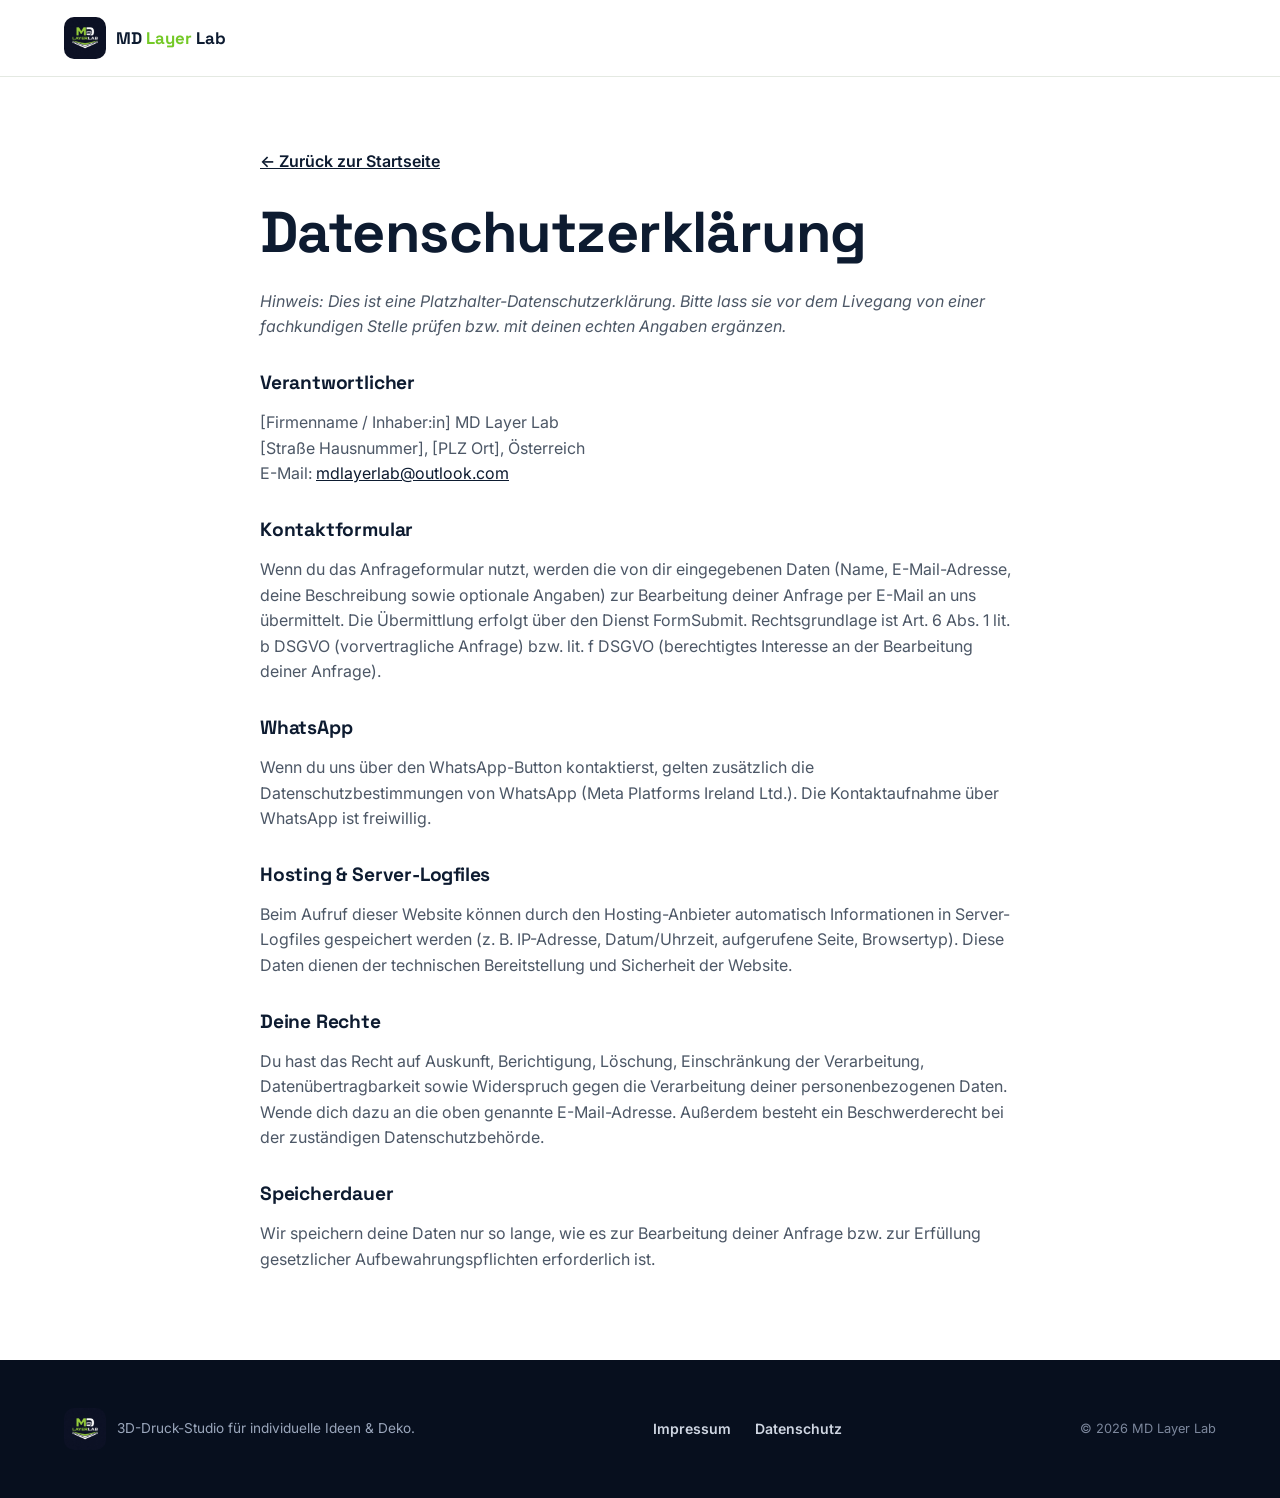
==== datenschutz.html @ c888cd89 "Initial commit: MD Layer Lab website Static one-page site (German/English) with hero video, material" ====
<!DOCTYPE html>
<html lang="de">
<head>
<meta charset="UTF-8">
<meta name="viewport" content="width=device-width, initial-scale=1">
<title>Datenschutz – MD Layer Lab</title>
<meta name="robots" content="noindex">
<link rel="icon" href="assets/img/brand/favicon.png" type="image/png">
<link rel="preconnect" href="https://fonts.googleapis.com">
<link rel="preconnect" href="https://fonts.gstatic.com" crossorigin>
<link href="https://fonts.googleapis.com/css2?family=Space+Grotesk:wght@500;600;700&family=Inter:wght@400;500;600;700&display=swap" rel="stylesheet">
<link rel="stylesheet" href="assets/css/style.css">
</head>
<body>
<header class="site-header">
  <div class="wrap header-inner">
    <a href="index.html" class="brand">
      <img src="assets/img/brand/logo.jpg" alt="MD Layer Lab Logo" class="brand-mark">
      <span class="brand-word">MD <em>Layer</em> Lab</span>
    </a>
  </div>
</header>

<main class="wrap legal">
  <a href="index.html" class="back-link">&larr; Zurück zur Startseite</a>
  <h1>Datenschutzerklärung</h1>
  <p><em>Hinweis: Dies ist eine Platzhalter-Datenschutzerklärung. Bitte lass sie vor dem Livegang von einer fachkundigen Stelle prüfen bzw. mit deinen echten Angaben ergänzen.</em></p>

  <h2>Verantwortlicher</h2>
  <p>
    [Firmenname / Inhaber:in] MD Layer Lab<br>
    [Straße Hausnummer], [PLZ Ort], Österreich<br>
    E-Mail: <a href="mailto:mdlayerlab@outlook.com">mdlayerlab@outlook.com</a>
  </p>

  <h2>Kontaktformular</h2>
  <p>Wenn du das Anfrageformular nutzt, werden die von dir eingegebenen Daten (Name, E-Mail-Adresse, deine Beschreibung sowie optionale Angaben) zur Bearbeitung deiner Anfrage per E-Mail an uns übermittelt. Die Übermittlung erfolgt über den Dienst FormSubmit. Rechtsgrundlage ist Art. 6 Abs. 1 lit. b DSGVO (vorvertragliche Anfrage) bzw. lit. f DSGVO (berechtigtes Interesse an der Bearbeitung deiner Anfrage).</p>

  <h2>WhatsApp</h2>
  <p>Wenn du uns über den WhatsApp-Button kontaktierst, gelten zusätzlich die Datenschutzbestimmungen von WhatsApp (Meta Platforms Ireland Ltd.). Die Kontaktaufnahme über WhatsApp ist freiwillig.</p>

  <h2>Hosting &amp; Server-Logfiles</h2>
  <p>Beim Aufruf dieser Website können durch den Hosting-Anbieter automatisch Informationen in Server-Logfiles gespeichert werden (z. B. IP-Adresse, Datum/Uhrzeit, aufgerufene Seite, Browsertyp). Diese Daten dienen der technischen Bereitstellung und Sicherheit der Website.</p>

  <h2>Deine Rechte</h2>
  <p>Du hast das Recht auf Auskunft, Berichtigung, Löschung, Einschränkung der Verarbeitung, Datenübertragbarkeit sowie Widerspruch gegen die Verarbeitung deiner personenbezogenen Daten. Wende dich dazu an die oben genannte E-Mail-Adresse. Außerdem besteht ein Beschwerderecht bei der zuständigen Datenschutzbehörde.</p>

  <h2>Speicherdauer</h2>
  <p>Wir speichern deine Daten nur so lange, wie es zur Bearbeitung deiner Anfrage bzw. zur Erfüllung gesetzlicher Aufbewahrungspflichten erforderlich ist.</p>
</main>

<footer class="site-footer">
  <div class="wrap footer-inner">
    <div class="footer-brand">
      <img src="assets/img/brand/logo.jpg" alt="MD Layer Lab Logo" class="brand-mark">
      <p>3D-Druck-Studio für individuelle Ideen &amp; Deko.</p>
    </div>
    <nav class="footer-nav">
      <a href="impressum.html">Impressum</a>
      <a href="datenschutz.html">Datenschutz</a>
    </nav>
    <p class="footer-copy">&copy; <span id="year"></span> MD Layer Lab</p>
  </div>
</footer>
<script>document.getElementById('year').textContent = new Date().getFullYear();</script>
</body>
</html>
---- assets/css/style.css ----
/* ============ Tokens ============ */
:root{
  --navy-900:#070f1e;
  --navy-800:#0d1b30;
  --navy-700:#15294a;
  --navy-600:#20396200;
  --green-500:#8fe23a;
  --green-600:#74c927;
  --green-100:#e9fbd3;
  --white:#ffffff;
  --bg:#ffffff;
  --bg-soft:#f5f8f4;
  --ink:#0f1826;
  --ink-soft:#4c5766;
  --border:#e4e9e2;

  --font-head:'Space Grotesk', 'Inter', sans-serif;
  --font-body:'Inter', sans-serif;

  --space-1:.5rem;
  --space-2:1rem;
  --space-3:1.5rem;
  --space-4:2rem;
  --space-5:3rem;
  --space-6:4.5rem;
  --space-7:6.5rem;

  --radius-s:10px;
  --radius-m:18px;
  --radius-l:28px;

  --shadow-card:0 1px 2px rgba(13,27,48,.04), 0 12px 28px -16px rgba(13,27,48,.16);
  --shadow-pop:0 20px 45px -20px rgba(13,27,48,.35);

  --container:1200px;
}

*,*::before,*::after{box-sizing:border-box}
html{scroll-behavior:smooth}
@media (prefers-reduced-motion: reduce){
  html{scroll-behavior:auto}
  *,*::before,*::after{animation-duration:.01ms !important;animation-iteration-count:1 !important;transition-duration:.01ms !important;scroll-behavior:auto !important}
}

body{
  margin:0;
  font-family:var(--font-body);
  color:var(--ink);
  background:var(--bg);
  font-size:16px;
  line-height:1.6;
  -webkit-font-smoothing:antialiased;
}

h1,h2,h3,h4{
  font-family:var(--font-head);
  color:var(--navy-800);
  line-height:1.15;
  margin:0 0 var(--space-2);
  letter-spacing:-.01em;
}
h1{font-size:clamp(2.3rem,4.6vw,3.6rem)}
h2{font-size:clamp(1.7rem,3vw,2.4rem)}
h3{font-size:1.2rem}
p{margin:0 0 var(--space-2)}
a{color:inherit}
img{max-width:100%;display:block}
ul,ol{margin:0;padding:0;list-style:none}
button{font:inherit}

.wrap{max-width:var(--container);margin:0 auto;padding:0 var(--space-3)}

.skip-link{
  position:absolute;left:-999px;top:0;background:var(--navy-800);color:#fff;padding:.75rem 1.25rem;
  border-radius:0 0 var(--radius-s) 0;z-index:999;
}
.skip-link:focus{left:0}

.accent-text{color:var(--green-600)}
.eyebrow{
  font-family:var(--font-head);
  font-weight:600;
  letter-spacing:.08em;
  text-transform:uppercase;
  font-size:.8rem;
  color:var(--green-600);
  margin:0 0 var(--space-1);
}

/* ============ Buttons ============ */
.btn{
  display:inline-flex;align-items:center;justify-content:center;gap:.5rem;
  padding:.9rem 1.5rem;border-radius:999px;font-weight:600;
  text-decoration:none;border:2px solid transparent;cursor:pointer;
  transition:transform .15s ease, box-shadow .15s ease, background-color .15s ease, color .15s ease;
  font-size:.98rem;
}
.btn:active{transform:scale(.97)}
.btn-primary{background:var(--navy-800);color:#fff}
.btn-primary:hover{background:var(--navy-700);box-shadow:var(--shadow-pop)}
.btn-ghost{border-color:var(--navy-800);color:var(--navy-800)}
.btn-ghost:hover{background:var(--navy-800);color:#fff}
.btn-whatsapp{background:var(--green-500);color:var(--navy-900)}
.btn-whatsapp:hover{background:var(--green-600)}
.btn-block{width:100%}
.btn-sm{padding:.55rem 1rem;font-size:.85rem}
.icon{width:1.1em;height:1.1em;flex:none}

/* ============ Header ============ */
.site-header{
  position:sticky;top:0;z-index:60;
  background:rgba(255,255,255,.85);
  backdrop-filter:blur(10px);
  border-bottom:1px solid var(--border);
  transition:background-color .3s ease, border-color .3s ease;
}
.site-header.is-transparent{
  background:transparent;border-bottom-color:transparent;backdrop-filter:none;
}
.site-header.is-transparent .main-nav a,
.site-header.is-transparent .brand-word{color:#fff}
.site-header.is-transparent .main-nav a::after{background:#fff}
.site-header.is-transparent .lang-toggle{background:rgba(255,255,255,.15);border-color:rgba(255,255,255,.4)}
.site-header.is-transparent .lang-opt{color:#fff}
.site-header.is-transparent .lang-opt.is-active{background:rgba(255,255,255,.92);color:var(--navy-900)}
.site-header.is-transparent .nav-toggle span{background:#fff}
@media (max-width:900px){
  .site-header.is-transparent .main-nav.is-open{background:var(--navy-900)}
}
.header-inner{display:flex;align-items:center;gap:var(--space-3);height:76px}
.brand{display:flex;align-items:center;gap:.65rem;text-decoration:none;color:var(--navy-800);margin-right:auto}
.brand-mark{width:42px;height:42px;border-radius:10px;object-fit:cover}
.brand-word{font-family:var(--font-head);font-weight:700;font-size:1.05rem}
.brand-word em{font-style:normal;color:var(--green-600)}

.main-nav{display:flex;gap:var(--space-4);align-items:center}
.main-nav a{
  text-decoration:none;color:var(--ink);font-weight:600;font-size:.94rem;
  position:relative;padding:.3rem 0;
}
.main-nav a::after{
  content:"";position:absolute;left:0;right:0;bottom:-2px;height:2px;background:var(--green-500);
  transform:scaleX(0);transition:transform .2s ease;transform-origin:left;
}
.main-nav a:hover::after{transform:scaleX(1)}

.header-actions{display:flex;align-items:center;gap:.9rem}
.lang-toggle{
  display:flex;align-items:center;background:var(--bg-soft);border:1px solid var(--border);
  border-radius:999px;padding:.25rem;gap:.15rem;
}
.lang-opt{padding:.3rem .6rem;border-radius:999px;font-size:.78rem;font-weight:700;color:var(--ink-soft)}
.lang-opt.is-active{background:var(--navy-800);color:#fff}

.nav-toggle{display:none;flex-direction:column;justify-content:center;gap:5px;width:38px;height:38px;background:none;border:none;cursor:pointer}
.nav-toggle span{display:block;height:2px;background:var(--navy-800);border-radius:2px}

@media (max-width:900px){
  .main-nav{
    position:fixed;inset:76px 0 0 0;background:#fff;flex-direction:column;
    padding:var(--space-4) var(--space-3);gap:var(--space-3);
    transform:translateY(-8px);opacity:0;pointer-events:none;transition:opacity .2s ease, transform .2s ease;
  }
  .main-nav.is-open{opacity:1;transform:translateY(0);pointer-events:auto}
  .main-nav a{font-size:1.1rem}
  .nav-toggle{display:flex}
  .header-wa{display:none}
}

/* ============ Intro layer-build animation ============ */
.intro{
  position:fixed;inset:0;z-index:999;background:var(--navy-900);
  display:flex;align-items:center;justify-content:center;flex-direction:column;
  transition:opacity .5s ease, visibility .5s ease;
  overflow:hidden;
}
.intro.is-done{opacity:0;visibility:hidden;pointer-events:none}
.intro-stack{
  position:relative;width:180px;height:130px;margin-bottom:1.75rem;
}
.intro-layer{
  position:absolute;left:0;right:0;height:12px;border-radius:3px;
  transform:translateY(20px) scaleX(.7);opacity:0;
  animation:layerUp .5s cubic-bezier(.2,.8,.2,1) forwards;
}
@keyframes layerUp{
  to{transform:translateY(0) scaleX(1);opacity:1}
}
.intro-word{
  font-family:var(--font-head);font-weight:700;letter-spacing:.12em;
  color:#fff;font-size:1.1rem;display:flex;gap:.5rem;
  opacity:0;animation:wordIn .6s ease forwards;animation-delay:.75s;
}
.intro-word .accent{color:var(--green-500)}
@keyframes wordIn{to{opacity:1}}
body.no-js .intro{display:none}

/* ============ Hero (full-bleed, scroll-pinned video) ============ */
.hero{position:relative}
.hero-track{position:relative;height:100vh}
.hero-pin{
  position:sticky;top:0;height:100vh;width:100%;overflow:hidden;
  display:flex;align-items:center;
}
.hero-video{
  position:absolute;inset:0;width:100%;height:100%;object-fit:cover;background:var(--navy-900);
}
.hero-scrim{
  position:absolute;inset:0;
  background:linear-gradient(180deg, rgba(7,15,30,.68) 0%, rgba(7,15,30,.22) 45%, rgba(7,15,30,.72) 100%);
}
.hero-content{position:relative;z-index:1;color:#fff}
.hero h1{max-width:14ch;color:#fff}
.hero .eyebrow{color:var(--green-500)}
.hero .lede{max-width:46ch;color:rgba(255,255,255,.88);font-size:1.08rem}
.hero-cta{display:flex;gap:var(--space-2);flex-wrap:wrap;margin:var(--space-3) 0 var(--space-4)}
.btn-ghost-light{border-color:#fff;color:#fff}
.btn-ghost-light:hover{background:#fff;color:var(--navy-900)}
.hero-trust{display:flex;flex-wrap:wrap;gap:.6rem 1.6rem}
.hero-trust li{font-size:.86rem;font-weight:600;display:flex;align-items:center;gap:.4rem}
.hero-trust li::before{content:"";width:7px;height:7px;border-radius:50%;background:var(--green-500);flex:none}
.hero-trust-light li{color:rgba(255,255,255,.88)}

.hero-scroll-cue{
  position:absolute;left:50%;bottom:2.2rem;transform:translateX(-50%);z-index:1;
  display:flex;flex-direction:column;align-items:center;gap:.3rem;
  color:#fff;font-size:.75rem;font-weight:700;letter-spacing:.1em;text-transform:uppercase;
  opacity:.85;animation:scrollCueBounce 2s ease-in-out infinite;
}
.hero-scroll-cue .icon{width:1.3em;height:1.3em}
@keyframes scrollCueBounce{0%,100%{transform:translate(-50%,0)}50%{transform:translate(-50%,8px)}}

/* Pin the hero video while scrolling through an extended track on desktop */
@media (min-width:1001px){
  .hero-track{height:260vh}
}

/* ============ Sections ============ */
.section{padding:var(--space-7) 0}
.section-soft{background:var(--bg-soft)}
.section-head{max-width:640px;margin:0 auto var(--space-5);text-align:center}
.section-head.left{margin-left:0;text-align:left}
.section-lede{color:var(--ink-soft)}

/* ============ Cards ============ */
.cards{display:grid;gap:var(--space-3)}
.cards-3{grid-template-columns:repeat(3,1fr)}
.cards-4{grid-template-columns:repeat(4,1fr)}
@media (max-width:900px){.cards-3{grid-template-columns:1fr}}
@media (max-width:1000px){.cards-4{grid-template-columns:repeat(2,1fr)}}
@media (max-width:560px){.cards-4{grid-template-columns:1fr}}
.card{
  background:#fff;border:1px solid var(--border);border-radius:var(--radius-m);
  padding:var(--space-4);box-shadow:var(--shadow-card);
  transition:transform .2s ease, box-shadow .2s ease;
}
.card:hover{transform:translateY(-4px);box-shadow:var(--shadow-pop)}
.card-icon{
  width:52px;height:52px;border-radius:14px;background:var(--navy-800);
  color:var(--green-500);display:flex;align-items:center;justify-content:center;margin-bottom:var(--space-2);
}
.card-icon .icon{width:26px;height:26px}
.card p{color:var(--ink-soft);margin-bottom:0}

/* ============ Tabs ============ */
.tab-list{display:flex;gap:.5rem;flex-wrap:wrap;justify-content:center;margin-bottom:var(--space-4)}
.tab-btn{
  background:#fff;border:1px solid var(--border);padding:.7rem 1.3rem;border-radius:999px;
  font-weight:700;color:var(--ink-soft);cursor:pointer;transition:all .15s ease;
}
.tab-btn:hover{border-color:var(--navy-800)}
.tab-btn.is-active{background:var(--navy-800);border-color:var(--navy-800);color:#fff}
.tab-btn.tab-btn-all{background:var(--green-500);border-color:var(--green-500);color:var(--navy-900)}
.tab-btn.tab-btn-all.is-active{background:var(--navy-800);border-color:var(--navy-800);color:#fff}

.tab-panel{
  background:#fff;border:1px solid var(--border);border-radius:var(--radius-m);
  padding:var(--space-4);box-shadow:var(--shadow-card);
}
.tab-panel-head{display:flex;flex-wrap:wrap;align-items:baseline;gap:.6rem 1rem;margin-bottom:.4rem}
.tab-panel-head h3{margin:0}
.tab-panel-tagline{color:var(--green-600);font-weight:700;font-size:.85rem}
.tab-panel-price{
  margin-left:auto;background:var(--bg-soft);border:1px solid var(--border);
  padding:.3rem .7rem;border-radius:999px;font-size:.78rem;font-weight:700;color:var(--ink-soft);
}
.tab-panel-desc{color:var(--ink-soft);margin-bottom:var(--space-3)}

.material-group{margin-bottom:var(--space-4)}
.material-group:last-child{margin-bottom:0}
.material-group-title{
  font-family:var(--font-head);font-weight:700;font-size:1rem;color:var(--navy-800);
  margin-bottom:.6rem;
}

.swatch-grid{
  display:grid;grid-template-columns:repeat(auto-fill,minmax(100px,1fr));gap:1.35rem;
}
.swatch{
  background:none;border:none;padding:0;cursor:pointer;display:flex;flex-direction:column;align-items:center;gap:.55rem;
  font:inherit;color:inherit;
}
.swatch-dot{
  width:100%;aspect-ratio:1/1;border-radius:34px 20px 32px 22px;border:1.5px solid rgba(15,24,38,.1);
  background-size:cover;background-position:center;position:relative;overflow:hidden;
  box-shadow:var(--shadow-card);transition:transform .18s ease, box-shadow .18s ease, border-radius .18s ease;
}
.swatch-dot::after{
  content:"";position:absolute;inset:0;pointer-events:none;
  background:radial-gradient(120% 90% at 22% 16%, rgba(255,255,255,.65), rgba(255,255,255,0) 55%);
  mix-blend-mode:soft-light;
}
.swatch:nth-child(3n+2) .swatch-dot{border-radius:22px 34px 20px 32px}
.swatch:nth-child(3n) .swatch-dot{border-radius:20px 32px 22px 34px}
.swatch:hover .swatch-dot,.swatch:focus-visible .swatch-dot{
  transform:translateY(-4px) scale(1.05);box-shadow:var(--shadow-pop);border-radius:50% 42% 48% 50%/48% 46% 54% 52%;
}
.swatch:focus-visible{outline:2px solid var(--green-600);outline-offset:4px;border-radius:34px}
.swatch-dot.is-clear{
  background-color:#fafcf9;
  background-image:repeating-linear-gradient(45deg, rgba(15,24,38,.06) 0 2px, transparent 2px 10px);
  border-style:dashed;
}
.swatch-label{font-size:.78rem;font-weight:700;color:var(--ink-soft);text-align:center;line-height:1.3}

/* ============ Color info dialog ============ */
.color-dialog{
  border:none;border-radius:var(--radius-l);padding:0;max-width:420px;width:calc(100% - 2rem);
  box-shadow:var(--shadow-pop);overflow:hidden;
}
.color-dialog::backdrop{background:rgba(7,15,30,.55);backdrop-filter:blur(2px)}
.color-dialog-swatch{
  height:150px;background-size:cover;background-position:center;background-color:var(--bg-soft);
}
.color-dialog-swatch.is-clear{
  background-color:#fafcf9;
  background-image:repeating-linear-gradient(45deg, rgba(15,24,38,.07) 0 3px, transparent 3px 14px);
}
.color-dialog-body{padding:var(--space-3) var(--space-4) var(--space-4)}
.color-dialog-material{
  color:var(--green-600);font-weight:700;font-size:.78rem;text-transform:uppercase;letter-spacing:.06em;
  margin:0 0 .3rem;
}
.color-dialog-body h3{margin-bottom:.4rem}
.color-dialog-body p:last-child{color:var(--ink-soft);margin-bottom:0}
.color-dialog-close{
  position:absolute;top:.7rem;right:.7rem;width:34px;height:34px;border-radius:50%;
  background:rgba(255,255,255,.85);border:none;display:flex;align-items:center;justify-content:center;
  cursor:pointer;color:var(--navy-800);
}
.color-dialog-close:hover{background:#fff}

/* ============ Gallery ============ */
.gallery-grid{
  display:grid;grid-template-columns:repeat(3,1fr);grid-auto-rows:220px;gap:var(--space-2);
}
.gallery-grid-3{grid-template-columns:repeat(2,1fr);grid-auto-rows:auto}
.gallery-grid-3 .gallery-banner{height:340px}
.gallery-grid-3 .gallery-item:not(.gallery-banner){height:280px}
.gallery-item{margin:0;position:relative;border-radius:var(--radius-m);overflow:hidden;box-shadow:var(--shadow-card)}
.gallery-item.span-2{grid-column:span 2}
.gallery-item-featured{outline:3px solid var(--green-500);outline-offset:-3px}
.gallery-item picture,.gallery-item img{width:100%;height:100%;object-fit:cover}
.gallery-item figcaption{
  position:absolute;left:0;right:0;bottom:0;padding:.9rem 1.1rem;
  background:linear-gradient(0deg,rgba(7,15,30,.78),transparent);
  color:#fff;font-weight:600;font-size:.9rem;
}
@media (max-width:760px){
  .gallery-grid{grid-template-columns:repeat(2,1fr);grid-auto-rows:180px}
  .gallery-item.span-2{grid-column:span 2}
  .gallery-grid-3{grid-auto-rows:auto}
  .gallery-grid-3 .gallery-banner{height:220px}
  .gallery-grid-3 .gallery-item:not(.gallery-banner){height:200px}
}

/* ============ Steps ============ */
.steps{display:grid;grid-template-columns:repeat(4,1fr);gap:var(--space-3)}
@media (max-width:900px){.steps{grid-template-columns:1fr 1fr}}
@media (max-width:560px){.steps{grid-template-columns:1fr}}
.step{
  background:#fff;border:1px solid var(--border);border-radius:var(--radius-m);
  padding:var(--space-3);
}
.step-num{
  display:inline-block;font-family:var(--font-head);font-weight:700;color:var(--green-600);
  font-size:1.6rem;margin-bottom:.4rem;
}
.step p{color:var(--ink-soft);font-size:.92rem;margin-bottom:0}

/* ============ Contact ============ */
.kontakt-wrap{display:grid;grid-template-columns:.9fr 1.1fr;gap:var(--space-5)}
@media (max-width:900px){.kontakt-wrap{grid-template-columns:1fr}}
.contact-list{display:flex;flex-direction:column;gap:.9rem;margin:var(--space-3) 0 var(--space-4)}
.contact-list li{display:flex;align-items:center;gap:.7rem;font-weight:600}
.contact-list a{text-decoration:none}
.contact-list a:hover{color:var(--green-600)}
.contact-list .icon{color:var(--green-600)}

.kontakt-form{
  background:#fff;border:1px solid var(--border);border-radius:var(--radius-l);
  padding:var(--space-4);box-shadow:var(--shadow-card);display:flex;flex-direction:column;gap:var(--space-2);
}
.form-row{display:flex;flex-direction:column;gap:.4rem}
.form-row label{font-weight:700;font-size:.9rem}
.form-row input,.form-row textarea{
  border:1.5px solid var(--border);border-radius:var(--radius-s);padding:.8rem .9rem;
  font:inherit;color:var(--ink);background:var(--bg-soft);resize:vertical;
  transition:border-color .15s ease, background .15s ease;
}
.form-row input:focus,.form-row textarea:focus{
  outline:none;border-color:var(--green-500);background:#fff;
}
.form-note{font-size:.82rem;color:var(--ink-soft);text-align:center;margin:0}
.hp-field{position:absolute;left:-9999px;width:1px;height:1px;opacity:0}

/* ============ Footer ============ */
.site-footer{background:var(--navy-900);color:#cfd6e2;padding:var(--space-5) 0}
.footer-inner{display:flex;flex-wrap:wrap;align-items:center;gap:var(--space-3);justify-content:space-between}
.footer-brand{display:flex;align-items:center;gap:.7rem}
.footer-brand p{margin:0;font-size:.85rem;color:#9aa6bb}
.footer-nav{display:flex;gap:var(--space-3)}
.footer-nav a{text-decoration:none;font-weight:600;font-size:.88rem;color:#cfd6e2}
.footer-nav a:hover{color:var(--green-500)}
.footer-copy{margin:0;font-size:.8rem;color:#7c879c;width:100%;text-align:center}
@media (min-width:700px){.footer-copy{width:auto;text-align:right}}

/* ============ Legal pages ============ */
.legal{padding:var(--space-6) 0;max-width:760px;margin:0 auto}
.legal h1{margin-bottom:var(--space-3)}
.legal h2{font-size:1.2rem;margin-top:var(--space-4)}
.legal p,.legal li{color:var(--ink-soft)}
.legal a{color:var(--navy-800);text-decoration:underline}
.back-link{display:inline-block;margin-bottom:var(--space-3);font-weight:600;text-decoration:none;color:var(--navy-800)}
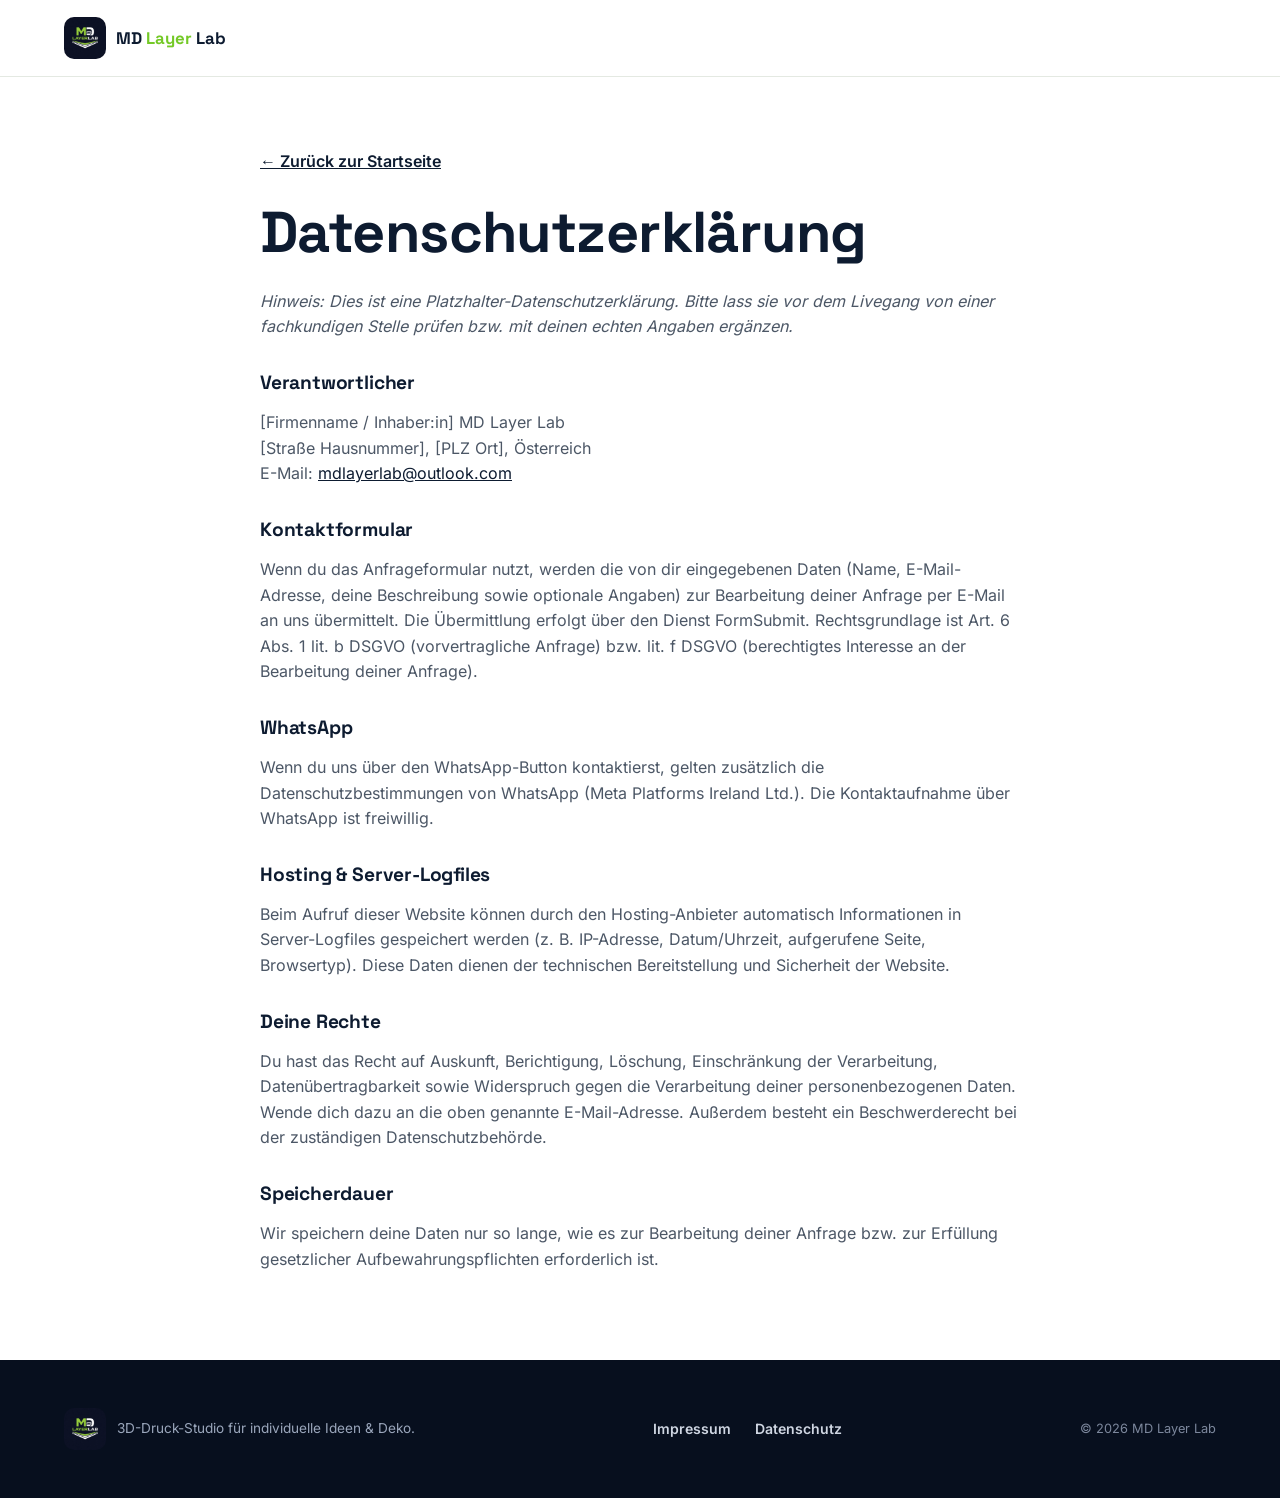
==== commit 044ccdc5: "Self-host Google Fonts to avoid third-party requests Loading fonts live from Google's CDN sends visi" ====
--- a/datenschutz.html
+++ b/datenschutz.html
@@ -6,9 +6,7 @@
 <title>Datenschutz – MD Layer Lab</title>
 <meta name="robots" content="noindex">
 <link rel="icon" href="assets/img/brand/favicon.png" type="image/png">
-<link rel="preconnect" href="https://fonts.googleapis.com">
-<link rel="preconnect" href="https://fonts.gstatic.com" crossorigin>
-<link href="https://fonts.googleapis.com/css2?family=Space+Grotesk:wght@500;600;700&family=Inter:wght@400;500;600;700&display=swap" rel="stylesheet">
+<link rel="stylesheet" href="assets/fonts/fonts.css">
 <link rel="stylesheet" href="assets/css/style.css">
 </head>
 <body>
--- a/assets/fonts/fonts.css
+++ b/assets/fonts/fonts.css
@@ -0,0 +1,62 @@
+@font-face{
+  font-family:'Inter';
+  font-style:normal;
+  font-weight:400;
+  font-display:swap;
+  src:url('../fonts/Inter-400.woff2') format('woff2');
+  unicode-range:U+0000-00FF, U+0131, U+0152-0153, U+02BB-02BC, U+02C6, U+02DA, U+02DC, U+0304, U+0308, U+0329, U+2000-206F, U+20AC, U+2122, U+2191, U+2193, U+2212, U+2215, U+FEFF, U+FFFD;
+}
+
+@font-face{
+  font-family:'Inter';
+  font-style:normal;
+  font-weight:500;
+  font-display:swap;
+  src:url('../fonts/Inter-500.woff2') format('woff2');
+  unicode-range:U+0000-00FF, U+0131, U+0152-0153, U+02BB-02BC, U+02C6, U+02DA, U+02DC, U+0304, U+0308, U+0329, U+2000-206F, U+20AC, U+2122, U+2191, U+2193, U+2212, U+2215, U+FEFF, U+FFFD;
+}
+
+@font-face{
+  font-family:'Inter';
+  font-style:normal;
+  font-weight:600;
+  font-display:swap;
+  src:url('../fonts/Inter-600.woff2') format('woff2');
+  unicode-range:U+0000-00FF, U+0131, U+0152-0153, U+02BB-02BC, U+02C6, U+02DA, U+02DC, U+0304, U+0308, U+0329, U+2000-206F, U+20AC, U+2122, U+2191, U+2193, U+2212, U+2215, U+FEFF, U+FFFD;
+}
+
+@font-face{
+  font-family:'Inter';
+  font-style:normal;
+  font-weight:700;
+  font-display:swap;
+  src:url('../fonts/Inter-700.woff2') format('woff2');
+  unicode-range:U+0000-00FF, U+0131, U+0152-0153, U+02BB-02BC, U+02C6, U+02DA, U+02DC, U+0304, U+0308, U+0329, U+2000-206F, U+20AC, U+2122, U+2191, U+2193, U+2212, U+2215, U+FEFF, U+FFFD;
+}
+
+@font-face{
+  font-family:'Space Grotesk';
+  font-style:normal;
+  font-weight:500;
+  font-display:swap;
+  src:url('../fonts/Space-Grotesk-500.woff2') format('woff2');
+  unicode-range:U+0000-00FF, U+0131, U+0152-0153, U+02BB-02BC, U+02C6, U+02DA, U+02DC, U+0304, U+0308, U+0329, U+2000-206F, U+20AC, U+2122, U+2191, U+2193, U+2212, U+2215, U+FEFF, U+FFFD;
+}
+
+@font-face{
+  font-family:'Space Grotesk';
+  font-style:normal;
+  font-weight:600;
+  font-display:swap;
+  src:url('../fonts/Space-Grotesk-600.woff2') format('woff2');
+  unicode-range:U+0000-00FF, U+0131, U+0152-0153, U+02BB-02BC, U+02C6, U+02DA, U+02DC, U+0304, U+0308, U+0329, U+2000-206F, U+20AC, U+2122, U+2191, U+2193, U+2212, U+2215, U+FEFF, U+FFFD;
+}
+
+@font-face{
+  font-family:'Space Grotesk';
+  font-style:normal;
+  font-weight:700;
+  font-display:swap;
+  src:url('../fonts/Space-Grotesk-700.woff2') format('woff2');
+  unicode-range:U+0000-00FF, U+0131, U+0152-0153, U+02BB-02BC, U+02C6, U+02DA, U+02DC, U+0304, U+0308, U+0329, U+2000-206F, U+20AC, U+2122, U+2191, U+2193, U+2212, U+2215, U+FEFF, U+FFFD;
+}
--- a/assets/css/style.css
+++ b/assets/css/style.css
@@ -124,9 +124,19 @@
 .site-header.is-transparent .lang-opt{color:#fff}
 .site-header.is-transparent .lang-opt.is-active{background:rgba(255,255,255,.92);color:var(--navy-900)}
 .site-header.is-transparent .nav-toggle span{background:#fff}
-@media (max-width:900px){
-  .site-header.is-transparent .main-nav.is-open{background:var(--navy-900)}
-}
+/* When the mobile menu is open, force the header solid so it stays readable
+   over the video/hero and the page never shows through the bar. */
+.site-header.nav-open{
+  background:rgba(255,255,255,.98);backdrop-filter:blur(10px);
+  border-bottom-color:var(--border);
+}
+.site-header.nav-open .brand-word{color:var(--navy-800)}
+.site-header.nav-open .brand-word em{color:var(--green-600)}
+.site-header.nav-open .nav-toggle span{background:var(--navy-800)}
+.site-header.nav-open .lang-opt{color:var(--ink-soft)}
+.site-header.nav-open .lang-opt.is-active{background:var(--navy-800);color:#fff}
+.site-header.nav-open .main-nav a{color:var(--ink)}
+.site-header.nav-open .main-nav a::after{background:var(--green-500)}
 .header-inner{display:flex;align-items:center;gap:var(--space-3);height:76px}
 .brand{display:flex;align-items:center;gap:.65rem;text-decoration:none;color:var(--navy-800);margin-right:auto}
 .brand-mark{width:42px;height:42px;border-radius:10px;object-fit:cover}
@@ -156,13 +166,17 @@
 .nav-toggle span{display:block;height:2px;background:var(--navy-800);border-radius:2px}
 
 @media (max-width:900px){
+  /* The header's backdrop-filter makes it the containing block for this
+     fixed menu, so we set an explicit height instead of relying on bottom:0
+     (which would collapse against the 76px-tall header). */
   .main-nav{
-    position:fixed;inset:76px 0 0 0;background:#fff;flex-direction:column;
-    padding:var(--space-4) var(--space-3);gap:var(--space-3);
+    position:fixed;top:76px;left:0;right:0;bottom:auto;height:calc(100dvh - 76px);
+    background:#fff;flex-direction:column;justify-content:center;
+    padding:var(--space-4) var(--space-3) var(--space-6);gap:var(--space-4);
     transform:translateY(-8px);opacity:0;pointer-events:none;transition:opacity .2s ease, transform .2s ease;
   }
   .main-nav.is-open{opacity:1;transform:translateY(0);pointer-events:auto}
-  .main-nav a{font-size:1.1rem}
+  .main-nav a{font-size:1.3rem;color:var(--ink)}
   .nav-toggle{display:flex}
   .header-wa{display:none}
 }
@@ -222,11 +236,14 @@
 .hero-trust-light li{color:rgba(255,255,255,.88)}
 
 .hero-scroll-cue{
-  position:absolute;left:50%;bottom:2.2rem;transform:translateX(-50%);z-index:1;
+  position:absolute;left:50%;bottom:2.2rem;transform:translateX(-50%);z-index:2;
   display:flex;flex-direction:column;align-items:center;gap:.3rem;
   color:#fff;font-size:.75rem;font-weight:700;letter-spacing:.1em;text-transform:uppercase;
+  text-decoration:none;cursor:pointer;
   opacity:.85;animation:scrollCueBounce 2s ease-in-out infinite;
 }
+.hero-scroll-cue:hover{opacity:1}
+.hero-scroll-cue:focus-visible{outline:2px solid #fff;outline-offset:6px;border-radius:8px}
 .hero-scroll-cue .icon{width:1.3em;height:1.3em}
 @keyframes scrollCueBounce{0%,100%{transform:translate(-50%,0)}50%{transform:translate(-50%,8px)}}
 
@@ -286,6 +303,15 @@
 }
 .tab-panel-desc{color:var(--ink-soft);margin-bottom:var(--space-3)}
 
+.materials-note{
+  display:flex;align-items:flex-start;gap:.6rem;
+  margin-top:var(--space-4);padding:.9rem 1.1rem;
+  background:#fff;border:1px solid var(--border);border-radius:var(--radius-m);
+  color:var(--ink-soft);font-size:.9rem;line-height:1.5;
+}
+.materials-note svg{width:1.25rem;height:1.25rem;color:var(--green-600);flex:none;margin-top:.05rem}
+.materials-note strong{color:var(--navy-800);font-weight:700}
+
 .material-group{margin-bottom:var(--space-4)}
 .material-group:last-child{margin-bottom:0}
 .material-group-title{
@@ -330,9 +356,12 @@
 }
 .color-dialog::backdrop{background:rgba(7,15,30,.55);backdrop-filter:blur(2px)}
 .color-dialog-swatch{
-  height:150px;background-size:cover;background-position:center;background-color:var(--bg-soft);
+  aspect-ratio:1/1;max-height:56vh;
+  background-size:contain;background-repeat:no-repeat;background-position:center;
+  background-color:#efeee9;
 }
 .color-dialog-swatch.is-clear{
+  aspect-ratio:auto;height:150px;
   background-color:#fafcf9;
   background-image:repeating-linear-gradient(45deg, rgba(15,24,38,.07) 0 3px, transparent 3px 14px);
 }
@@ -350,28 +379,67 @@
 }
 .color-dialog-close:hover{background:#fff}
 
-/* ============ Gallery ============ */
-.gallery-grid{
-  display:grid;grid-template-columns:repeat(3,1fr);grid-auto-rows:220px;gap:var(--space-2);
-}
-.gallery-grid-3{grid-template-columns:repeat(2,1fr);grid-auto-rows:auto}
-.gallery-grid-3 .gallery-banner{height:340px}
-.gallery-grid-3 .gallery-item:not(.gallery-banner){height:280px}
-.gallery-item{margin:0;position:relative;border-radius:var(--radius-m);overflow:hidden;box-shadow:var(--shadow-card)}
-.gallery-item.span-2{grid-column:span 2}
-.gallery-item-featured{outline:3px solid var(--green-500);outline-offset:-3px}
-.gallery-item picture,.gallery-item img{width:100%;height:100%;object-fit:cover}
-.gallery-item figcaption{
-  position:absolute;left:0;right:0;bottom:0;padding:.9rem 1.1rem;
-  background:linear-gradient(0deg,rgba(7,15,30,.78),transparent);
-  color:#fff;font-weight:600;font-size:.9rem;
-}
-@media (max-width:760px){
-  .gallery-grid{grid-template-columns:repeat(2,1fr);grid-auto-rows:180px}
-  .gallery-item.span-2{grid-column:span 2}
-  .gallery-grid-3{grid-auto-rows:auto}
-  .gallery-grid-3 .gallery-banner{height:220px}
-  .gallery-grid-3 .gallery-item:not(.gallery-banner){height:200px}
+/* ============ Gallery / Showcase ============ */
+/* Masonry via CSS columns: every photo keeps its own natural aspect ratio
+   (nothing cropped, no leftover empty space), which is what keeps a mixed
+   set of portrait/landscape product shots looking uniform and clean. */
+.showcase-grid{
+  column-count:3;column-gap:var(--space-3);
+}
+.showcase-card{
+  display:inline-block;width:100%;break-inside:avoid;margin:0 0 var(--space-3);
+  background:#fff;border:1px solid var(--border);border-radius:var(--radius-m);
+  overflow:hidden;box-shadow:var(--shadow-card);
+  transition:transform .2s ease, box-shadow .2s ease;
+}
+.showcase-card:hover{transform:translateY(-4px);box-shadow:var(--shadow-pop)}
+.showcase-card-wide{column-span:all}
+.showcase-card picture,
+.showcase-card img{display:block;width:100%;height:auto}
+.showcase-card figcaption{
+  padding:.9rem 1.1rem 1.05rem;font-weight:600;font-size:.92rem;color:var(--navy-800);
+  border-top:1px solid var(--border);
+  display:flex;align-items:center;justify-content:space-between;gap:.4rem .6rem;flex-wrap:wrap;
+}
+.showcase-material{
+  flex-basis:100%;font-weight:600;font-size:.76rem;color:var(--green-600);
+  display:inline-flex;align-items:center;gap:.4rem;
+}
+.showcase-material::before{
+  content:"";width:6px;height:6px;border-radius:50%;background:var(--green-500);flex:none;
+}
+
+/* Before/after drag-slider for the helmet mount */
+.showcase-compare .compare-frame{
+  position:relative;aspect-ratio:3/4;overflow:hidden;background:var(--bg-soft);
+  touch-action:none;cursor:ew-resize;
+}
+.showcase-compare .compare-img-base,.showcase-compare .compare-img-top{
+  position:absolute;inset:0;width:100%;height:100%;object-fit:cover;user-select:none;-webkit-user-drag:none;
+}
+.showcase-compare .compare-img-top{clip-path:inset(0 50% 0 0)}
+.compare-handle{
+  position:absolute;top:0;bottom:0;left:50%;width:0;
+  display:flex;align-items:center;justify-content:center;
+  transform:translateX(-50%);
+}
+.compare-handle::before{
+  content:"";position:absolute;top:0;bottom:0;left:50%;width:3px;
+  background:#fff;transform:translateX(-50%);box-shadow:0 0 0 1px rgba(15,24,38,.15);
+}
+.compare-handle-grip{
+  position:relative;width:42px;height:42px;border-radius:50%;background:#fff;
+  display:flex;align-items:center;justify-content:center;color:var(--navy-800);
+  box-shadow:var(--shadow-pop);pointer-events:none;
+}
+.compare-handle:focus-visible .compare-handle-grip{outline:2px solid var(--green-600);outline-offset:2px}
+.compare-hint{font-weight:500;font-size:.78rem;color:var(--ink-soft)}
+
+@media (max-width:900px){
+  .showcase-grid{column-count:2}
+}
+@media (max-width:560px){
+  .showcase-grid{column-count:1}
 }
 
 /* ============ Steps ============ */
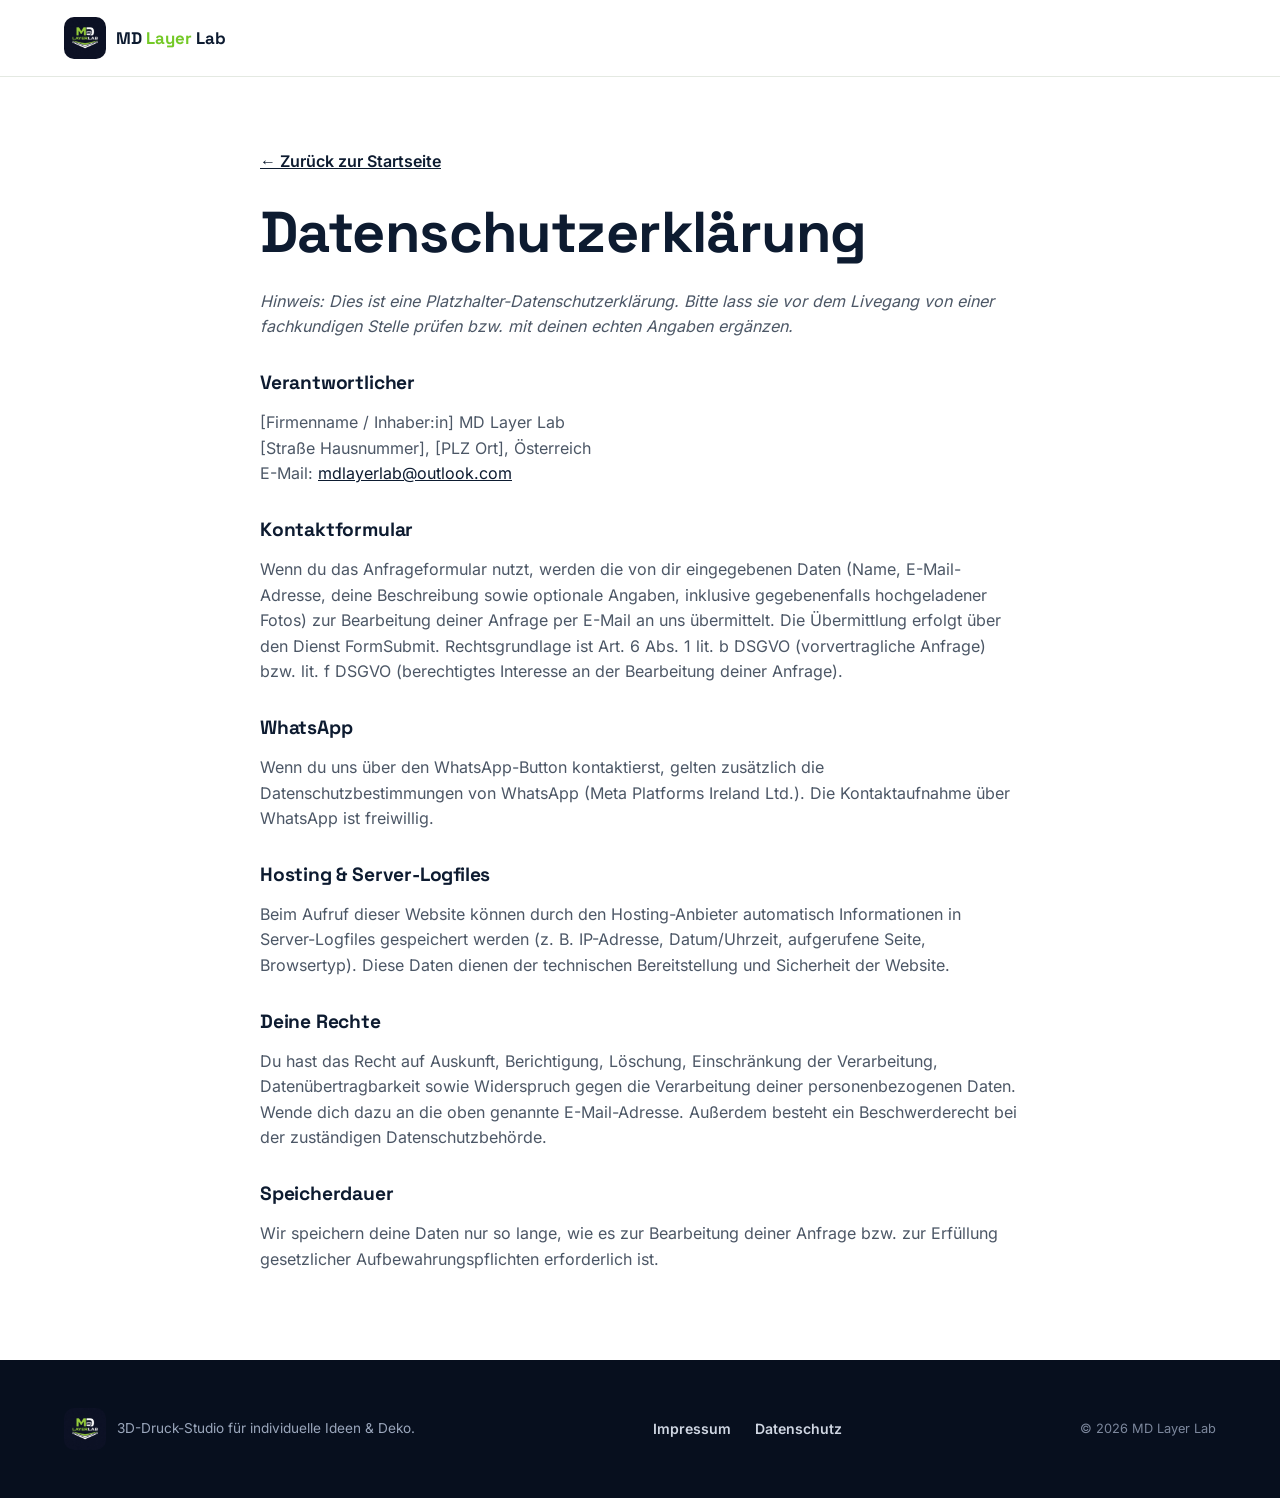
==== commit 93e3488d: "Add photo upload field to the contact form Uses FormSubmit's native multipart file-attachment suppor" ====
--- a/datenschutz.html
+++ b/datenschutz.html
@@ -32,7 +32,7 @@
   </p>
 
   <h2>Kontaktformular</h2>
-  <p>Wenn du das Anfrageformular nutzt, werden die von dir eingegebenen Daten (Name, E-Mail-Adresse, deine Beschreibung sowie optionale Angaben) zur Bearbeitung deiner Anfrage per E-Mail an uns übermittelt. Die Übermittlung erfolgt über den Dienst FormSubmit. Rechtsgrundlage ist Art. 6 Abs. 1 lit. b DSGVO (vorvertragliche Anfrage) bzw. lit. f DSGVO (berechtigtes Interesse an der Bearbeitung deiner Anfrage).</p>
+  <p>Wenn du das Anfrageformular nutzt, werden die von dir eingegebenen Daten (Name, E-Mail-Adresse, deine Beschreibung sowie optionale Angaben, inklusive gegebenenfalls hochgeladener Fotos) zur Bearbeitung deiner Anfrage per E-Mail an uns übermittelt. Die Übermittlung erfolgt über den Dienst FormSubmit. Rechtsgrundlage ist Art. 6 Abs. 1 lit. b DSGVO (vorvertragliche Anfrage) bzw. lit. f DSGVO (berechtigtes Interesse an der Bearbeitung deiner Anfrage).</p>
 
   <h2>WhatsApp</h2>
   <p>Wenn du uns über den WhatsApp-Button kontaktierst, gelten zusätzlich die Datenschutzbestimmungen von WhatsApp (Meta Platforms Ireland Ltd.). Die Kontaktaufnahme über WhatsApp ist freiwillig.</p>
--- a/assets/css/style.css
+++ b/assets/css/style.css
@@ -409,6 +409,43 @@
   content:"";width:6px;height:6px;border-radius:50%;background:var(--green-500);flex:none;
 }
 
+/* Click-to-play product video card, with pause + return-to-photo controls */
+.video-play-frame{position:relative;width:100%}
+.video-play-frame picture,
+.video-play-frame img{width:100%;height:auto;display:block;transition:opacity .2s ease}
+.video-play-frame video{
+  position:absolute;inset:0;width:100%;height:100%;object-fit:cover;
+  opacity:0;pointer-events:none;
+}
+.video-play-frame.is-active picture{opacity:0}
+.video-play-frame.is-active video{opacity:1;pointer-events:auto}
+
+.video-toggle-btn{
+  position:absolute;top:50%;left:50%;transform:translate(-50%,-50%);
+  width:64px;height:64px;border-radius:50%;background:rgba(13,27,48,.82);border:none;
+  color:#fff;display:flex;align-items:center;justify-content:center;cursor:pointer;
+  box-shadow:var(--shadow-pop);transition:transform .18s ease, background-color .18s ease, opacity .18s ease;
+}
+.video-toggle-btn .icon{width:26px;height:26px}
+.video-toggle-btn .icon-play{margin-left:3px}
+.video-toggle-btn .icon-pause{display:none}
+.video-play-frame:hover .video-toggle-btn{transform:translate(-50%,-50%) scale(1.08);background:var(--navy-900)}
+/* While actively playing, swap the icon and fade the button back on hover only,
+   so it doesn't sit on top of the video the whole time. */
+.video-play-frame.is-playing .video-toggle-btn{opacity:0}
+.video-play-frame.is-playing:hover .video-toggle-btn{opacity:1}
+.video-play-frame.is-playing .icon-play{display:none}
+.video-play-frame.is-playing .icon-pause{display:block}
+
+.video-close-btn{
+  position:absolute;top:.6rem;right:.6rem;width:34px;height:34px;border-radius:50%;
+  background:rgba(13,27,48,.75);border:none;color:#fff;display:flex;align-items:center;justify-content:center;
+  cursor:pointer;opacity:0;pointer-events:none;transition:opacity .18s ease, background-color .18s ease;
+}
+.video-close-btn .icon{width:16px;height:16px}
+.video-close-btn:hover{background:var(--navy-900)}
+.video-play-frame.is-active .video-close-btn{opacity:1;pointer-events:auto}
+
 /* Before/after drag-slider for the helmet mount */
 .showcase-compare .compare-frame{
   position:relative;aspect-ratio:3/4;overflow:hidden;background:var(--bg-soft);
@@ -481,6 +518,31 @@
 }
 .form-note{font-size:.82rem;color:var(--ink-soft);text-align:center;margin:0}
 .hp-field{position:absolute;left:-9999px;width:1px;height:1px;opacity:0}
+
+.file-drop{
+  position:relative;border:1.5px dashed var(--border);border-radius:var(--radius-s);
+  background:var(--bg-soft);padding:1.4rem 1rem;text-align:center;
+  transition:border-color .15s ease, background .15s ease;
+}
+.file-drop.is-dragover{border-color:var(--green-500);background:var(--green-100)}
+.file-drop input[type="file"]{
+  position:absolute;inset:0;width:100%;height:100%;opacity:0;cursor:pointer;
+  padding:0;border:none;background:none;
+}
+.file-drop-inner{display:flex;flex-direction:column;align-items:center;gap:.3rem;color:var(--ink-soft);pointer-events:none}
+.file-drop-inner .icon{width:24px;height:24px;color:var(--green-600)}
+.file-drop-text{font-weight:700;font-size:.88rem;color:var(--navy-800)}
+.file-drop-hint{font-size:.76rem}
+.file-list{list-style:none;margin:.6rem 0 0;padding:0;display:flex;flex-direction:column;gap:.35rem}
+.file-list:empty{margin:0}
+.file-list li{
+  display:flex;align-items:center;justify-content:space-between;gap:.6rem;
+  background:var(--bg-soft);border:1px solid var(--border);border-radius:var(--radius-s);
+  padding:.5rem .7rem;font-size:.82rem;color:var(--ink);
+}
+.file-list li span{overflow:hidden;text-overflow:ellipsis;white-space:nowrap}
+.file-list li em{font-style:normal;color:var(--ink-soft);flex:none;font-size:.76rem}
+.file-list.has-error li{border-color:#e0664a;color:#a7402a}
 
 /* ============ Footer ============ */
 .site-footer{background:var(--navy-900);color:#cfd6e2;padding:var(--space-5) 0}
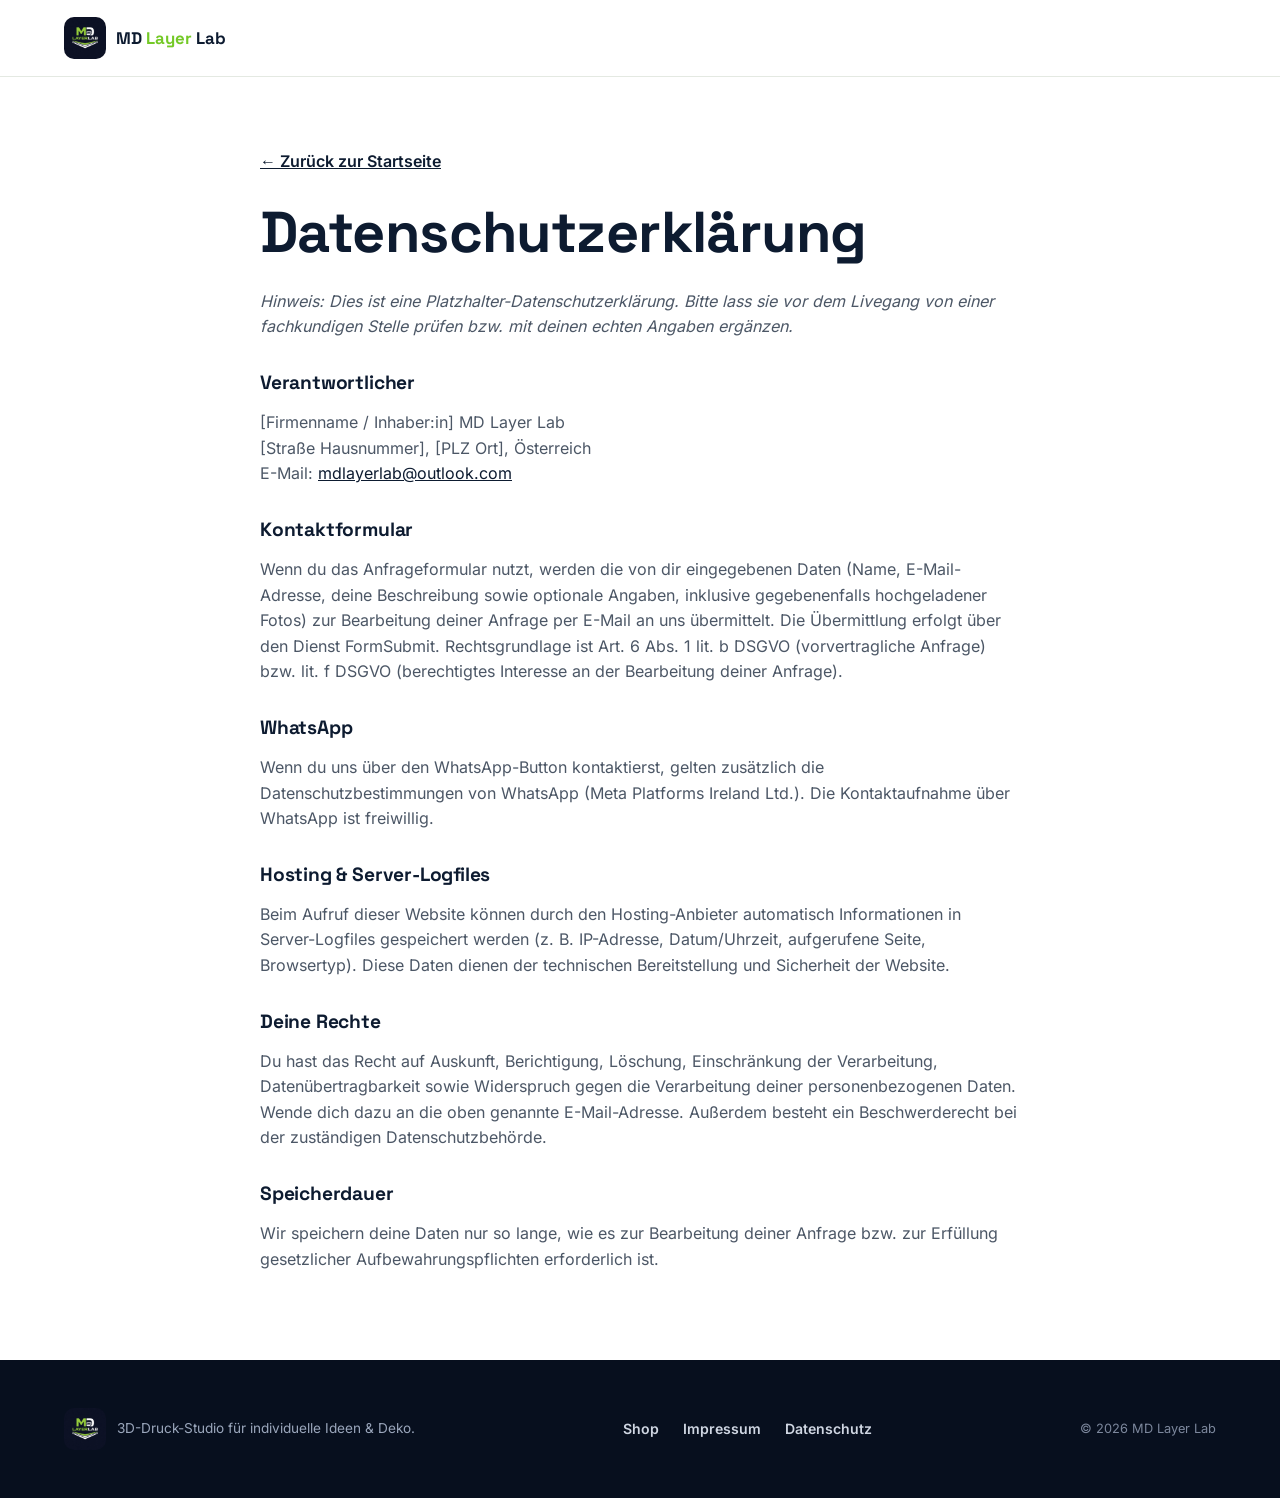
==== commit 394531a6: "Site-wide QA pass: fix broken tel links, add 404/thank-you pages, lock background scroll on mobile m" ====
--- a/datenschutz.html
+++ b/datenschutz.html
@@ -4,6 +4,7 @@
 <meta charset="UTF-8">
 <meta name="viewport" content="width=device-width, initial-scale=1">
 <title>Datenschutz – MD Layer Lab</title>
+<meta name="description" content="Datenschutzerklärung von MD Layer Lab: wie wir mit deinen Daten aus dem Kontaktformular umgehen.">
 <meta name="robots" content="noindex">
 <link rel="icon" href="assets/img/brand/favicon.png" type="image/png">
 <link rel="stylesheet" href="assets/fonts/fonts.css">
@@ -54,6 +55,7 @@
       <p>3D-Druck-Studio für individuelle Ideen &amp; Deko.</p>
     </div>
     <nav class="footer-nav">
+      <a href="shop.html">Shop</a>
       <a href="impressum.html">Impressum</a>
       <a href="datenschutz.html">Datenschutz</a>
     </nav>
--- a/assets/css/style.css
+++ b/assets/css/style.css
@@ -37,6 +37,8 @@
 
 *,*::before,*::after{box-sizing:border-box}
 html{scroll-behavior:smooth}
+html.scroll-locked{overflow:hidden;height:100%}
+html.scroll-locked body{overflow:hidden;height:100%}
 @media (prefers-reduced-motion: reduce){
   html{scroll-behavior:auto}
   *,*::before,*::after{animation-duration:.01ms !important;animation-iteration-count:1 !important;transition-duration:.01ms !important;scroll-behavior:auto !important}
@@ -153,6 +155,12 @@
   transform:scaleX(0);transition:transform .2s ease;transform-origin:left;
 }
 .main-nav a:hover::after{transform:scaleX(1)}
+.nav-shop-link{display:inline-flex !important;align-items:center;gap:.35rem}
+.nav-shop-link em{
+  font-style:normal;background:var(--green-500);color:var(--navy-900);
+  font-size:.68rem;font-weight:700;letter-spacing:.03em;text-transform:uppercase;
+  padding:.15rem .4rem;border-radius:999px;line-height:1;
+}
 
 .header-actions{display:flex;align-items:center;gap:.9rem}
 .lang-toggle{
@@ -255,9 +263,14 @@
 /* ============ Sections ============ */
 .section{padding:var(--space-7) 0}
 .section-soft{background:var(--bg-soft)}
+.section-dark{background:var(--navy-900)}
 .section-head{max-width:640px;margin:0 auto var(--space-5);text-align:center}
 .section-head.left{margin-left:0;text-align:left}
 .section-lede{color:var(--ink-soft)}
+.eyebrow-light{color:var(--green-500)}
+.h2-light{color:#fff}
+.section-lede-light{color:rgba(255,255,255,.78)}
+.business-cta{display:flex;justify-content:center;margin-top:var(--space-4)}
 
 /* ============ Cards ============ */
 .cards{display:grid;gap:var(--space-3)}
@@ -279,6 +292,11 @@
 .card-icon .icon{width:26px;height:26px}
 .card p{color:var(--ink-soft);margin-bottom:0}
 
+.card-dark{background:var(--navy-700);border-color:rgba(255,255,255,.12)}
+.card-dark h3{color:#fff}
+.card-dark p{color:rgba(255,255,255,.72)}
+.card-icon-light{background:var(--green-500);color:var(--navy-900)}
+
 /* ============ Tabs ============ */
 .tab-list{display:flex;gap:.5rem;flex-wrap:wrap;justify-content:center;margin-bottom:var(--space-4)}
 .tab-btn{
@@ -408,43 +426,6 @@
 .showcase-material::before{
   content:"";width:6px;height:6px;border-radius:50%;background:var(--green-500);flex:none;
 }
-
-/* Click-to-play product video card, with pause + return-to-photo controls */
-.video-play-frame{position:relative;width:100%}
-.video-play-frame picture,
-.video-play-frame img{width:100%;height:auto;display:block;transition:opacity .2s ease}
-.video-play-frame video{
-  position:absolute;inset:0;width:100%;height:100%;object-fit:cover;
-  opacity:0;pointer-events:none;
-}
-.video-play-frame.is-active picture{opacity:0}
-.video-play-frame.is-active video{opacity:1;pointer-events:auto}
-
-.video-toggle-btn{
-  position:absolute;top:50%;left:50%;transform:translate(-50%,-50%);
-  width:64px;height:64px;border-radius:50%;background:rgba(13,27,48,.82);border:none;
-  color:#fff;display:flex;align-items:center;justify-content:center;cursor:pointer;
-  box-shadow:var(--shadow-pop);transition:transform .18s ease, background-color .18s ease, opacity .18s ease;
-}
-.video-toggle-btn .icon{width:26px;height:26px}
-.video-toggle-btn .icon-play{margin-left:3px}
-.video-toggle-btn .icon-pause{display:none}
-.video-play-frame:hover .video-toggle-btn{transform:translate(-50%,-50%) scale(1.08);background:var(--navy-900)}
-/* While actively playing, swap the icon and fade the button back on hover only,
-   so it doesn't sit on top of the video the whole time. */
-.video-play-frame.is-playing .video-toggle-btn{opacity:0}
-.video-play-frame.is-playing:hover .video-toggle-btn{opacity:1}
-.video-play-frame.is-playing .icon-play{display:none}
-.video-play-frame.is-playing .icon-pause{display:block}
-
-.video-close-btn{
-  position:absolute;top:.6rem;right:.6rem;width:34px;height:34px;border-radius:50%;
-  background:rgba(13,27,48,.75);border:none;color:#fff;display:flex;align-items:center;justify-content:center;
-  cursor:pointer;opacity:0;pointer-events:none;transition:opacity .18s ease, background-color .18s ease;
-}
-.video-close-btn .icon{width:16px;height:16px}
-.video-close-btn:hover{background:var(--navy-900)}
-.video-play-frame.is-active .video-close-btn{opacity:1;pointer-events:auto}
 
 /* Before/after drag-slider for the helmet mount */
 .showcase-compare .compare-frame{
@@ -562,3 +543,19 @@
 .legal p,.legal li{color:var(--ink-soft)}
 .legal a{color:var(--navy-800);text-decoration:underline}
 .back-link{display:inline-block;margin-bottom:var(--space-3);font-weight:600;text-decoration:none;color:var(--navy-800)}
+
+/* ============ Coming soon (shop) ============ */
+.coming-soon{
+  min-height:calc(100dvh - 77px);display:flex;align-items:center;justify-content:center;
+  background:radial-gradient(120% 100% at 50% 0%, var(--bg-soft), #fff 60%);
+  padding:var(--space-6) 0;
+}
+.coming-soon-inner{max-width:640px;margin:0 auto;text-align:center}
+.coming-soon h1{font-size:clamp(2rem,5vw,3rem)}
+.coming-soon .lede{color:var(--ink-soft);font-size:1.05rem;max-width:52ch;margin-left:auto;margin-right:auto}
+.coming-soon-cta{display:flex;gap:var(--space-2);justify-content:center;flex-wrap:wrap;margin:var(--space-4) 0}
+.coming-soon-badge{
+  display:inline-block;margin:0;padding:.5rem 1.1rem;border-radius:999px;
+  background:var(--navy-800);color:var(--green-500);font-weight:700;font-size:.8rem;
+  letter-spacing:.06em;text-transform:uppercase;
+}
